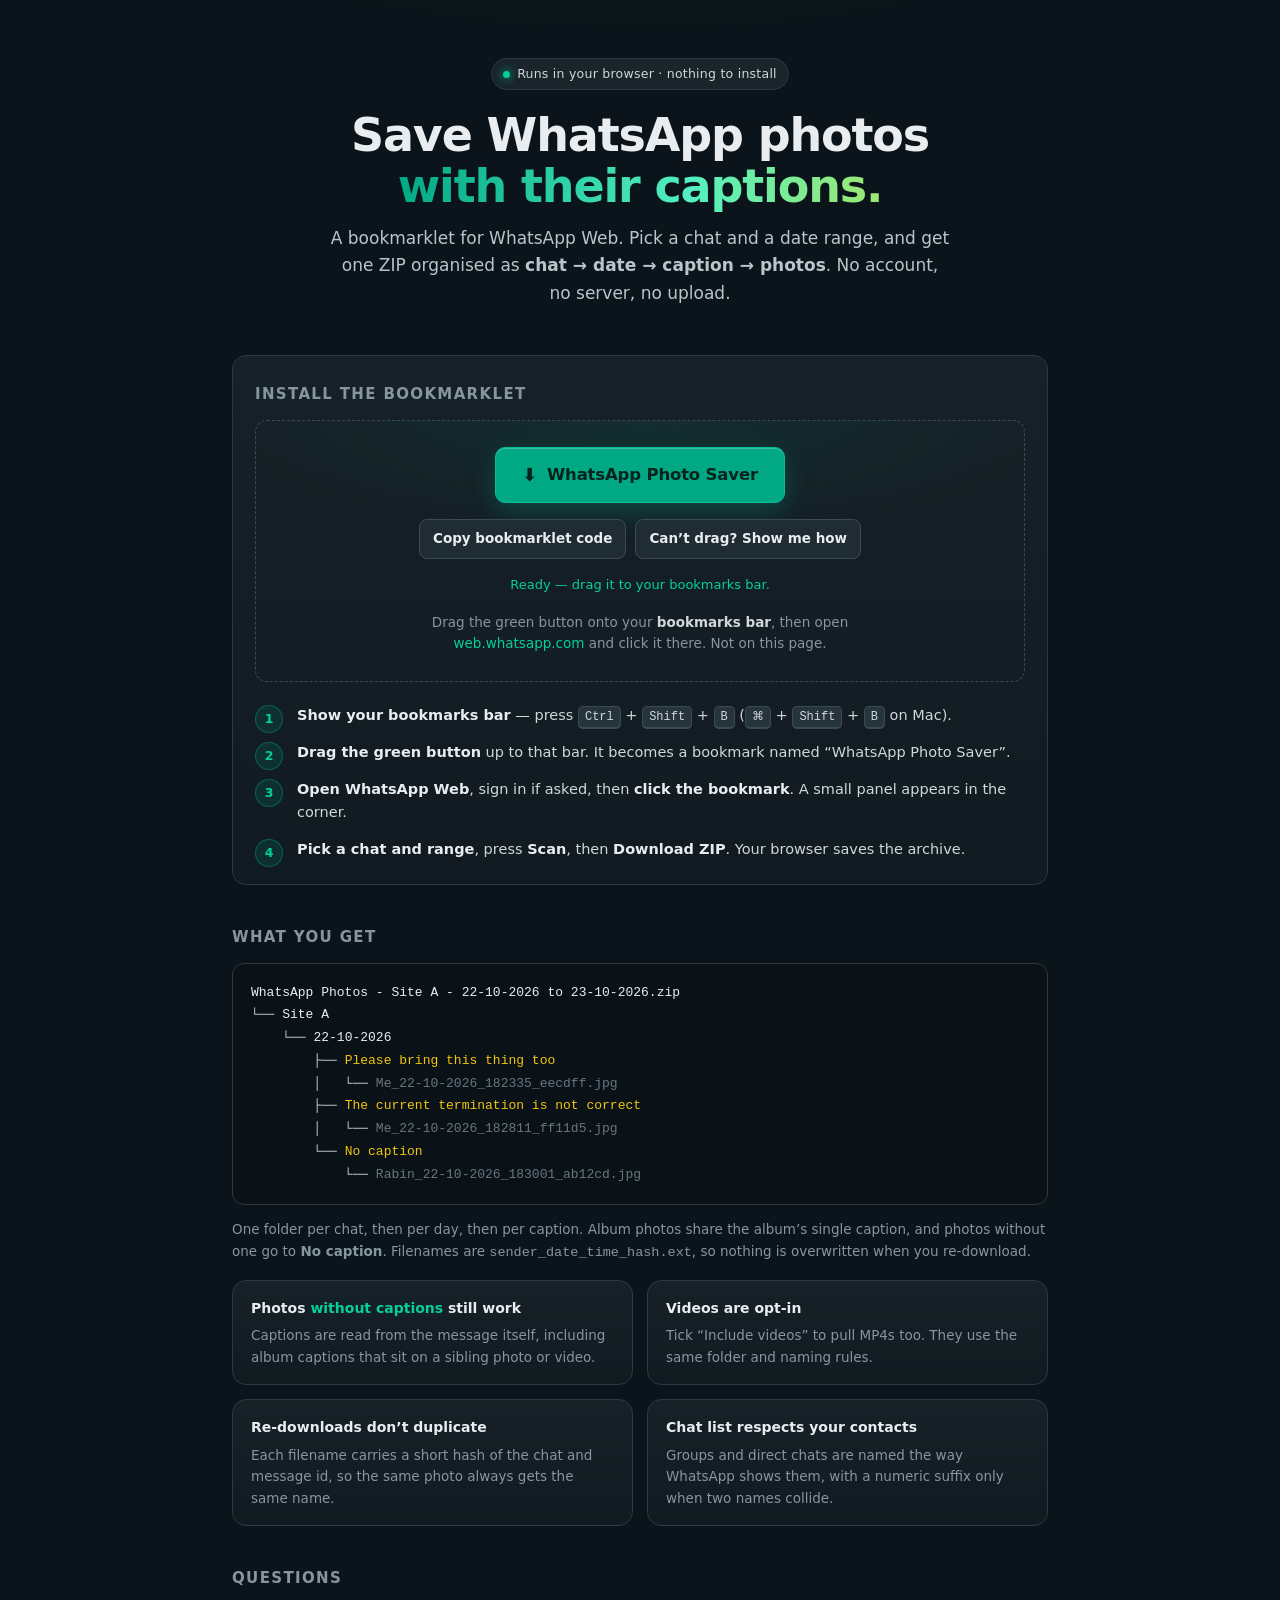
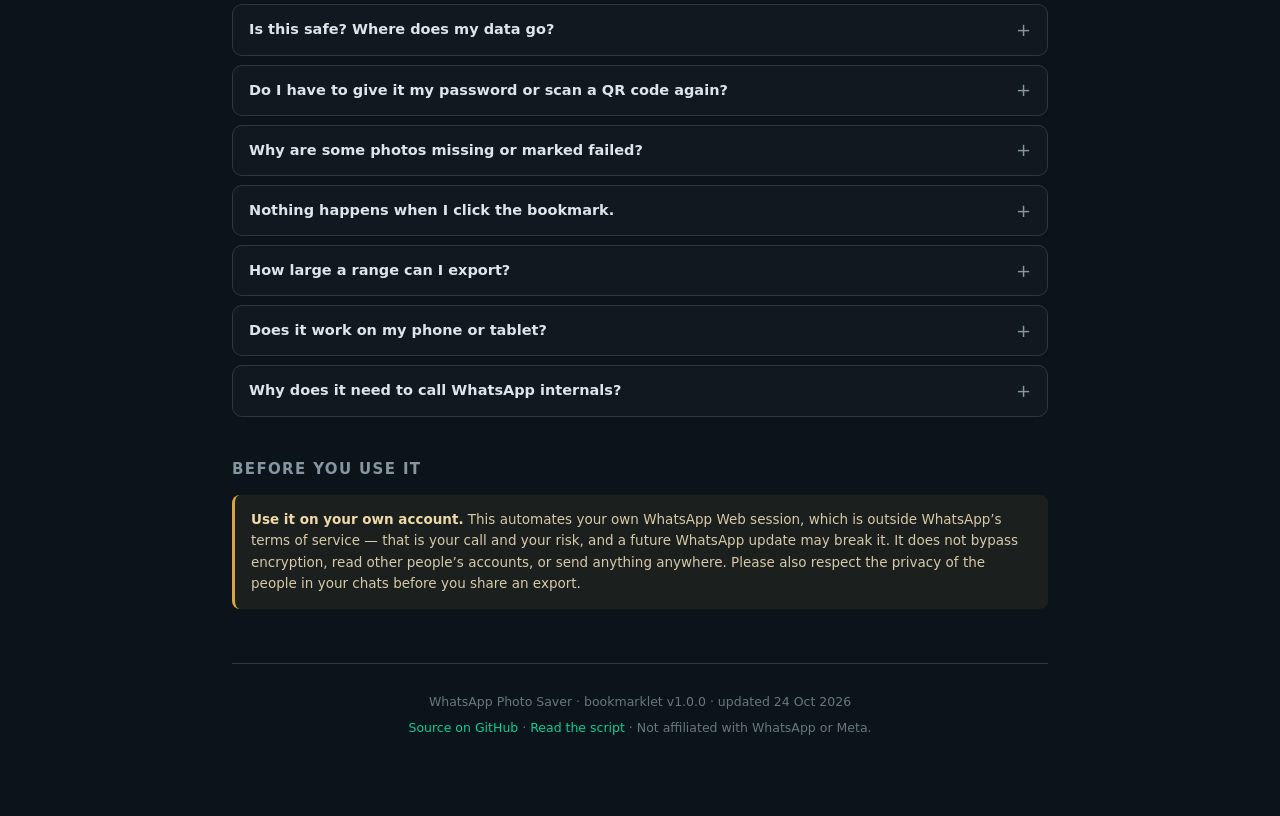
==== docs/index.html @ 09232737 "Add no-install bookmarklet and GitHub Pages site docs/index.html is the public install page (drag-to" ====
<!DOCTYPE html>
<html lang="en">
<head>
<meta charset="utf-8">
<meta name="viewport" content="width=device-width, initial-scale=1">
<meta name="color-scheme" content="dark">
<title>WhatsApp Photo Saver — save photos with captions, no install</title>
<meta name="description" content="A bookmarklet that downloads WhatsApp Web photos into chat / date / caption folders as one ZIP. Runs entirely in your browser, nothing to install.">
<link rel="icon" href="data:image/svg+xml,%3Csvg xmlns='http://www.w3.org/2000/svg' viewBox='0 0 100 100'%3E%3Crect width='100' height='100' rx='24' fill='%2300a884'/%3E%3Cpath d='M30 34h40v26a10 10 0 0 1-10 10H44L30 78V34z' fill='%230b141a'/%3E%3C/svg%3E">
<style>
  :root {
    --bg: #0b141a;
    --panel: #111b21;
    --panel-2: #202c33;
    --line: #2a3942;
    --text: #e9edef;
    --muted: #8696a0;
    --dim: #667781;
    --accent: #00a884;
    --accent-hi: #06cf9c;
    --warn: #f1aeb5;
    --radius: 14px;
    --mono: ui-monospace, SFMono-Regular, Consolas, "Liberation Mono", monospace;
  }
  * { box-sizing: border-box; }
  html { scroll-behavior: smooth; }
  body {
    margin: 0;
    background:
      radial-gradient(1100px 520px at 50% -12%, rgba(0,168,132,.16), transparent 62%),
      var(--bg);
    color: var(--text);
    font: 16px/1.6 system-ui, -apple-system, "Segoe UI", Roboto, Helvetica, Arial, sans-serif;
    -webkit-font-smoothing: antialiased;
  }
  .wrap { max-width: 860px; margin: 0 auto; padding: 0 22px 72px; }
  a { color: var(--accent-hi); text-decoration: none; }
  a:hover { text-decoration: underline; }
  code, pre { font-family: var(--mono); }

  header { padding: 58px 0 8px; text-align: center; }
  .badge {
    display: inline-flex; align-items: center; gap: 7px;
    border: 1px solid var(--line); background: rgba(32,44,51,.7);
    color: #d1d7db; font-size: 12.5px; letter-spacing: .02em;
    padding: 5px 11px; border-radius: 999px; margin-bottom: 20px;
  }
  .dot { width: 7px; height: 7px; border-radius: 50%; background: var(--accent-hi); box-shadow: 0 0 10px var(--accent-hi); }
  h1 {
    margin: 0 0 14px; font-size: clamp(30px, 6vw, 46px); line-height: 1.1;
    letter-spacing: -.025em; font-weight: 700;
  }
  h1 .g {
    background: linear-gradient(92deg, #00a884, #53f0c0 60%, #9fe870);
    -webkit-background-clip: text; background-clip: text; color: transparent;
  }
  .lede { margin: 0 auto; max-width: 620px; color: #b9c4cb; font-size: 17px; }

  section { margin-top: 40px; }
  h2 { font-size: 15px; letter-spacing: .09em; text-transform: uppercase; color: var(--muted); margin: 0 0 14px; font-weight: 600; }

  .card {
    background: linear-gradient(180deg, rgba(32,44,51,.55), rgba(17,27,33,.9));
    border: 1px solid var(--line); border-radius: var(--radius);
    padding: 22px;
  }

  /* install */
  .install { padding: 26px 22px 22px; }
  .bm-zone {
    display: grid; gap: 16px; justify-items: center;
    padding: 26px 16px; margin-bottom: 8px;
    border: 1px dashed #3b4a54; border-radius: 12px;
    background: radial-gradient(600px 160px at 50% 0%, rgba(0,168,132,.10), transparent 70%);
    text-align: center;
  }
  a.drag {
    display: inline-flex; align-items: center; gap: 10px;
    background: var(--accent); color: #07231d;
    font-weight: 700; font-size: 16.5px; letter-spacing: -.01em;
    padding: 14px 26px; border-radius: 10px; cursor: grab;
    border: 1px solid #00c298; text-decoration: none;
    box-shadow: 0 10px 26px rgba(0,168,132,.26), inset 0 1px 0 rgba(255,255,255,.24);
    transition: transform .12s ease, box-shadow .12s ease, background .12s ease;
    user-select: none; touch-action: none;
  }
  a.drag:hover { background: var(--accent-hi); text-decoration: none; transform: translateY(-1px); box-shadow: 0 14px 32px rgba(0,168,132,.34); }
  a.drag:active { cursor: grabbing; transform: translateY(0); }
  a.drag[aria-disabled="true"] { opacity: .45; pointer-events: none; cursor: progress; }
  a.drag:focus-visible, button:focus-visible, summary:focus-visible { outline: 2px solid #06cf9c; outline-offset: 3px; }
  .drag .ico { font-size: 18px; line-height: 1; }
  .drag-hint { color: var(--muted); font-size: 13.5px; max-width: 440px; }
  .drag-hint b { color: #d1d7db; font-weight: 600; }

  .copy-row { display: flex; gap: 9px; flex-wrap: wrap; justify-content: center; align-items: center; }
  button.ghost {
    font: inherit; font-size: 13.5px; font-weight: 600;
    color: var(--text); background: var(--panel-2);
    border: 1px solid #3b4a54; border-radius: 8px;
    padding: 8px 13px; cursor: pointer;
    transition: background .12s ease, border-color .12s ease;
  }
  button.ghost:hover { background: #2f3f48; border-color: #4a5c66; }
  .status { min-height: 20px; font-size: 13px; color: var(--muted); text-align: center; }
  .status.ok { color: var(--accent-hi); }
  .status.err { color: var(--warn); }

  ol.steps { margin: 22px 0 0; padding: 0; list-style: none; display: grid; gap: 14px; counter-reset: s; }
  ol.steps li { position: relative; padding-left: 42px; color: #cfd8dd; font-size: 14.5px; }
  ol.steps li::before {
    counter-increment: s; content: counter(s);
    position: absolute; left: 0; top: 1px;
    width: 26px; height: 26px; border-radius: 50%;
    display: grid; place-items: center;
    background: rgba(0,168,132,.14); border: 1px solid rgba(0,168,132,.42);
    color: var(--accent-hi); font-size: 12.5px; font-weight: 700;
  }
  ol.steps b { color: var(--text); }
  kbd {
    font: 12px/1 var(--mono); color: #d1d7db;
    background: #26343c; border: 1px solid #3b4a54; border-bottom-width: 2px;
    border-radius: 5px; padding: 3px 6px; white-space: nowrap;
  }

  /* tree */
  .tree {
    margin: 0; padding: 18px; overflow-x: auto;
    background: #0a1217; border: 1px solid var(--line); border-radius: 12px;
    color: #c7d3d9; font-size: 13px; line-height: 1.75;
  }
  .tree .f { color: #e9edef; }
  .tree .c { color: #f1c40f; }
  .tree .n { color: var(--dim); }
  .caption-note { margin: 14px 0 0; color: var(--muted); font-size: 13.5px; }

  /* faq */
  details {
    border: 1px solid var(--line); border-radius: 10px;
    background: rgba(17,27,33,.75); padding: 0 16px;
    margin-bottom: 9px;
  }
  details[open] { background: rgba(32,44,51,.6); }
  summary {
    cursor: pointer; list-style: none; padding: 13px 0;
    font-weight: 600; font-size: 14.5px; color: #dde5e9;
    display: flex; justify-content: space-between; gap: 12px; align-items: center;
  }
  summary::-webkit-details-marker { display: none; }
  summary::after { content: "+"; color: var(--muted); font-weight: 400; font-size: 18px; line-height: 1; }
  details[open] summary::after { content: "−"; }
  details p { margin: 0 0 14px; color: #b9c4cb; font-size: 14px; }
  details p:last-child { margin-bottom: 15px; }
  details code { color: #d8e2e7; background: #0a1217; border: 1px solid #26343c; border-radius: 5px; padding: 1px 5px; font-size: 12.5px; }

  .grid2 { display: grid; gap: 14px; grid-template-columns: 1fr 1fr; }
  @media (max-width: 640px) { .grid2 { grid-template-columns: 1fr; } }
  .mini { padding: 16px 18px; }
  .mini h3 { margin: 0 0 6px; font-size: 14px; color: #e9edef; }
  .mini p { margin: 0; font-size: 13.5px; color: var(--muted); }
  .mini .good { color: var(--accent-hi); }

  .warn {
    border-left: 3px solid #d9a441; background: rgba(217,164,65,.08);
    border-radius: 8px; padding: 14px 16px; color: #d8c9a8; font-size: 13.5px;
  }
  .warn b { color: #f0d9a8; }

  footer { margin-top: 54px; padding-top: 22px; border-top: 1px solid var(--line); color: var(--dim); font-size: 12.5px; text-align: center; }
  footer p { margin: 6px 0; }
  .toast {
    position: fixed; left: 50%; bottom: 26px; transform: translate(-50%, 16px);
    background: #202c33; border: 1px solid #3b4a54; color: var(--text);
    padding: 11px 16px; border-radius: 10px; font-size: 13.5px;
    box-shadow: 0 12px 34px rgba(0,0,0,.5);
    opacity: 0; pointer-events: none; transition: opacity .18s ease, transform .18s ease;
    max-width: min(92vw, 520px); text-align: center; z-index: 10;
  }
  .toast.show { opacity: 1; transform: translate(-50%, 0); }
  @media (prefers-reduced-motion: reduce) {
    * { transition: none !important; scroll-behavior: auto; }
  }
</style>
</head>
<body>
<div class="wrap">

  <header>
    <div class="badge"><span class="dot"></span> Runs in your browser · nothing to install</div>
    <h1>Save WhatsApp photos<br><span class="g">with their captions.</span></h1>
    <p class="lede">
      A bookmarklet for WhatsApp Web. Pick a chat and a date range, and get one ZIP
      organised as <b>chat → date → caption → photos</b>. No account, no server, no upload.
    </p>
  </header>

  <section class="card install" aria-labelledby="install-h">
    <h2 id="install-h">Install the bookmarklet</h2>

    <div class="bm-zone">
      <a id="dragBtn" class="drag" href="#" draggable="true" aria-disabled="true"
         aria-describedby="dragHint" title="Drag me to your bookmarks bar">
        <span class="ico" aria-hidden="true">⬇</span>
        <span>WhatsApp Photo Saver</span>
      </a>
      <div class="copy-row">
        <button class="ghost" id="copyBtn" type="button">Copy bookmarklet code</button>
        <button class="ghost" id="showBtn" type="button">Can’t drag? Show me how</button>
      </div>
      <div class="status" id="status" role="status" aria-live="polite">Loading the bookmarklet…</div>
      <div class="drag-hint" id="dragHint">
        Drag the green button onto your <b>bookmarks bar</b>, then open
        <a href="https://web.whatsapp.com" target="_blank" rel="noopener noreferrer">web.whatsapp.com</a>
        and click it there. Not on this page.
      </div>
    </div>

    <ol class="steps">
      <li><b>Show your bookmarks bar</b> — press <kbd>Ctrl</kbd> + <kbd>Shift</kbd> + <kbd>B</kbd> (<kbd>⌘</kbd> + <kbd>Shift</kbd> + <kbd>B</kbd> on Mac).</li>
      <li><b>Drag the green button</b> up to that bar. It becomes a bookmark named “WhatsApp Photo Saver”.</li>
      <li><b>Open WhatsApp Web</b>, sign in if asked, then <b>click the bookmark</b>. A small panel appears in the corner.</li>
      <li><b>Pick a chat and range</b>, press <b>Scan</b>, then <b>Download ZIP</b>. Your browser saves the archive.</li>
    </ol>
  </section>

  <section aria-labelledby="what-h">
    <h2 id="what-h">What you get</h2>
    <pre class="tree"><span class="f">WhatsApp Photos - Site A - 22-10-2026 to 23-10-2026.zip</span>
└── <span class="f">Site A</span>
    └── <span class="f">22-10-2026</span>
        ├── <span class="c">Please bring this thing too</span>
        │   └── <span class="n">Me_22-10-2026_182335_eecdff.jpg</span>
        ├── <span class="c">The current termination is not correct</span>
        │   └── <span class="n">Me_22-10-2026_182811_ff11d5.jpg</span>
        └── <span class="c">No caption</span>
            └── <span class="n">Rabin_22-10-2026_183001_ab12cd.jpg</span></pre>
    <p class="caption-note">
      One folder per chat, then per day, then per caption. Album photos share the album’s single
      caption, and photos without one go to <b>No caption</b>. Filenames are
      <code>sender_date_time_hash.ext</code>, so nothing is overwritten when you re-download.
    </p>

    <div class="grid2" style="margin-top:16px">
      <div class="card mini">
        <h3>Photos <span class="good">without captions</span> still work</h3>
        <p>Captions are read from the message itself, including album captions that sit on a sibling photo or video.</p>
      </div>
      <div class="card mini">
        <h3>Videos are opt-in</h3>
        <p>Tick “Include videos” to pull MP4s too. They use the same folder and naming rules.</p>
      </div>
      <div class="card mini">
        <h3>Re-downloads don’t duplicate</h3>
        <p>Each filename carries a short hash of the chat and message id, so the same photo always gets the same name.</p>
      </div>
      <div class="card mini">
        <h3>Chat list respects your contacts</h3>
        <p>Groups and direct chats are named the way WhatsApp shows them, with a numeric suffix only when two names collide.</p>
      </div>
    </div>
  </section>

  <section aria-labelledby="faq-h">
    <h2 id="faq-h">Questions</h2>

    <details>
      <summary>Is this safe? Where does my data go?</summary>
      <p>
        Nowhere. The bookmarklet is a plain script that runs inside the WhatsApp Web tab you already have open.
        It reads WhatsApp’s own local storage in your browser, downloads each photo straight from WhatsApp’s CDN,
        decrypts it in memory, and builds the ZIP locally. There is no server, no account, no analytics, and no
        upload. This page is static files only.
      </p>
    </details>

    <details>
      <summary>Do I have to give it my password or scan a QR code again?</summary>
      <p>
        No. It uses the session your browser already has. If WhatsApp Web is logged in, the bookmarklet is too.
        It never sees your password and never creates a linked device.
      </p>
    </details>

    <details>
      <summary>Why are some photos missing or marked failed?</summary>
      <p>
        WhatsApp Web only keeps a limited slice of history on your device, and old media expires on WhatsApp’s
        servers. Anything already expired returns HTTP 404/410 and cannot be recovered by any tool. The panel lists
        those failures and still gives you a ZIP with everything that worked.
      </p>
    </details>

    <details>
      <summary>Nothing happens when I click the bookmark.</summary>
      <p>
        Make sure you are on <b>web.whatsapp.com</b> with the chat list visible, not on this page. Then click the
        bookmark again. If you use Firefox, paste the code into a bookmark’s URL field instead of dragging —
        Chrome, Edge, and Brave handle dragging best.
      </p>
    </details>

    <details>
      <summary>How large a range can I export?</summary>
      <p>
        The ZIP is assembled in memory, so a few hundred photos is comfortable. For very large exports, run the
        download once per month, or use the local Python version from the repository, which writes straight to disk
        and skips files you already have.
      </p>
    </details>

    <details>
      <summary>Does it work on my phone or tablet?</summary>
      <p>
        No. Mobile browsers do not support bookmarklets on WhatsApp Web, and WhatsApp Web itself is a desktop
        experience. Use a desktop browser.
      </p>
    </details>

    <details>
      <summary>Why does it need to call WhatsApp internals?</summary>
      <p>
        WhatsApp stores captions in an encrypted field that is only readable through the page’s own message models.
        The bookmarklet asks those already-loaded models for the caption text. If a future WhatsApp update changes
        that, captions fall back to <b>No caption</b> and the photos still download normally.
      </p>
    </details>
  </section>

  <section aria-labelledby="limits-h">
    <h2 id="limits-h">Before you use it</h2>
    <div class="warn">
      <b>Use it on your own account.</b> This automates your own WhatsApp Web session, which is outside WhatsApp’s
      terms of service — that is your call and your risk, and a future WhatsApp update may break it. It does not
      bypass encryption, read other people’s accounts, or send anything anywhere. Please also respect the privacy of
      the people in your chats before you share an export.
    </div>
  </section>

  <footer>
    <p>WhatsApp Photo Saver · bookmarklet v1.0.0 · updated 24 Oct 2026</p>
    <p>
      <a href="https://github.com/tholsothea5-lang/WhatsAppPhotoSaverForDevilProject" target="_blank" rel="noopener noreferrer">Source on GitHub</a>
      · <a href="https://github.com/tholsothea5-lang/WhatsAppPhotoSaverForDevilProject/blob/main/docs/wps-bookmarklet.js" target="_blank" rel="noopener noreferrer">Read the script</a>
      · Not affiliated with WhatsApp or Meta.
    </p>
  </footer>
</div>

<div class="toast" id="toast" role="status" aria-live="polite"></div>

<script>
(function () {
  var dragBtn = document.getElementById('dragBtn');
  var copyBtn = document.getElementById('copyBtn');
  var showBtn = document.getElementById('showBtn');
  var statusEl = document.getElementById('status');
  var toastEl = document.getElementById('toast');
  var ready = false;
  var toastTimer = 0;

  function toast(msg) {
    toastEl.textContent = msg;
    toastEl.classList.add('show');
    clearTimeout(toastTimer);
    toastTimer = setTimeout(function () { toastEl.classList.remove('show'); }, 4200);
  }

  function setStatus(msg, kind) {
    statusEl.textContent = msg;
    statusEl.className = 'status' + (kind ? ' ' + kind : '');
  }

  fetch('wps-bookmarklet.js', { cache: 'no-cache' })
    .then(function (r) {
      if (!r.ok) throw new Error('HTTP ' + r.status);
      return r.text();
    })
    .then(function (src) {
      if (src.indexOf('void async function') !== 0) throw new Error('unexpected script contents');
      dragBtn.href = 'javascript:' + encodeURIComponent(src);
      dragBtn.setAttribute('aria-disabled', 'false');
      dragBtn.removeAttribute('title');
      ready = true;
      setStatus('Ready — drag it to your bookmarks bar.', 'ok');
    })
    .catch(function (err) {
      setStatus('Could not load the script (' + err.message + '). Use “Copy bookmarklet code” below, ' +
        'or open wps-bookmarklet.js from the repository.', 'err');
    });

  dragBtn.addEventListener('click', function (e) {
    if (!ready) { e.preventDefault(); return; }
    e.preventDefault();
    toast('That is the bookmarklet. Drag it to your bookmarks bar, then click it on web.whatsapp.com.');
  });

  copyBtn.addEventListener('click', function () {
    if (!ready) { toast('Still loading the bookmarklet…'); return; }
    var href = dragBtn.getAttribute('href');
    var done = function () {
      toast('Copied. Create a bookmark and paste this as its URL.');
      setStatus('Copied — paste it into a new bookmark’s URL field.', 'ok');
    };
    if (navigator.clipboard && navigator.clipboard.writeText) {
      navigator.clipboard.writeText(href).then(done).catch(function () { fallbackCopy(href, done); });
    } else {
      fallbackCopy(href, done);
    }
  });

  function fallbackCopy(text, done) {
    var ta = document.createElement('textarea');
    ta.value = text;
    ta.setAttribute('readonly', '');
    ta.style.position = 'fixed';
    ta.style.left = '-9999px';
    document.body.appendChild(ta);
    ta.select();
    var ok = false;
    try { ok = document.execCommand('copy'); } catch (e) { ok = false; }
    ta.remove();
    if (ok) done();
    else toast('Copy failed. Open wps-bookmarklet.js and copy its contents manually.');
  }

  showBtn.addEventListener('click', function () {
    toast('Bookmark manager → Add new bookmark → Name: WhatsApp Photo Saver → paste the copied code as the URL.');
  });
}());
</script>
</body>
</html>
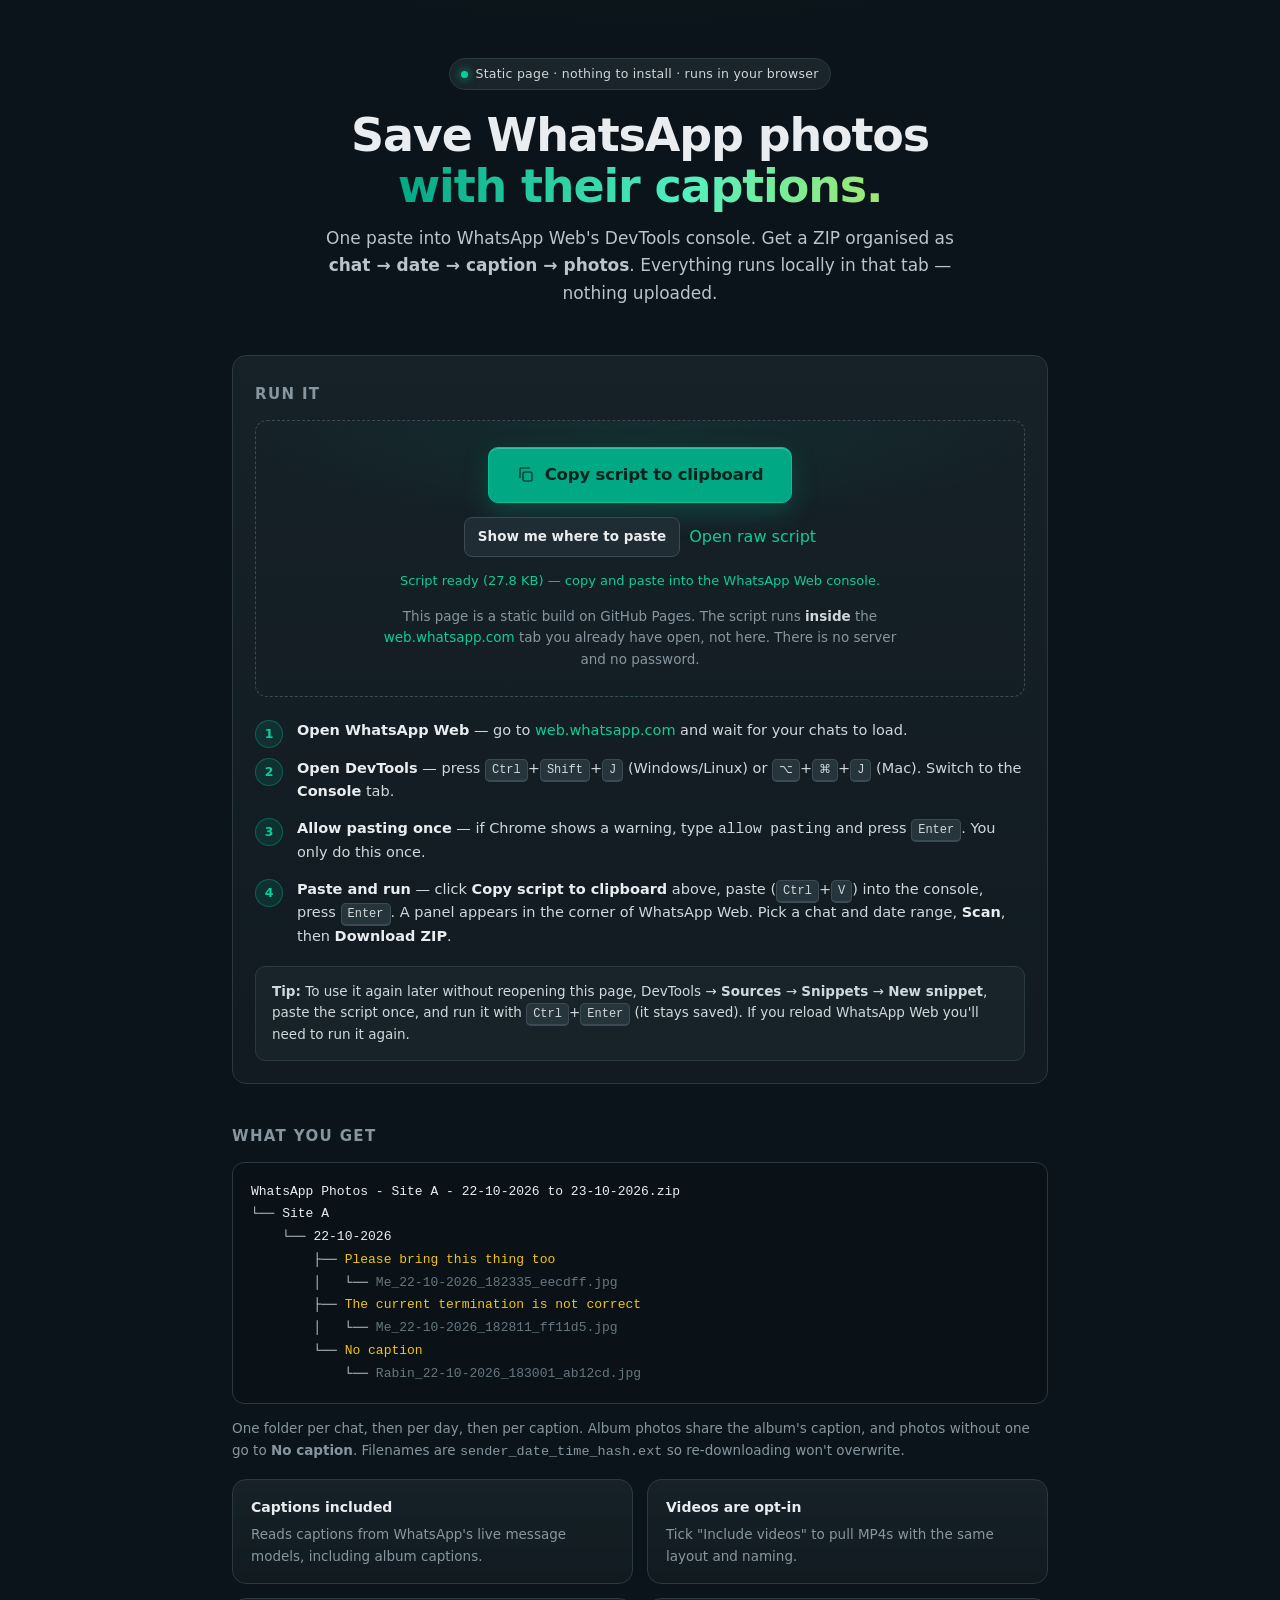
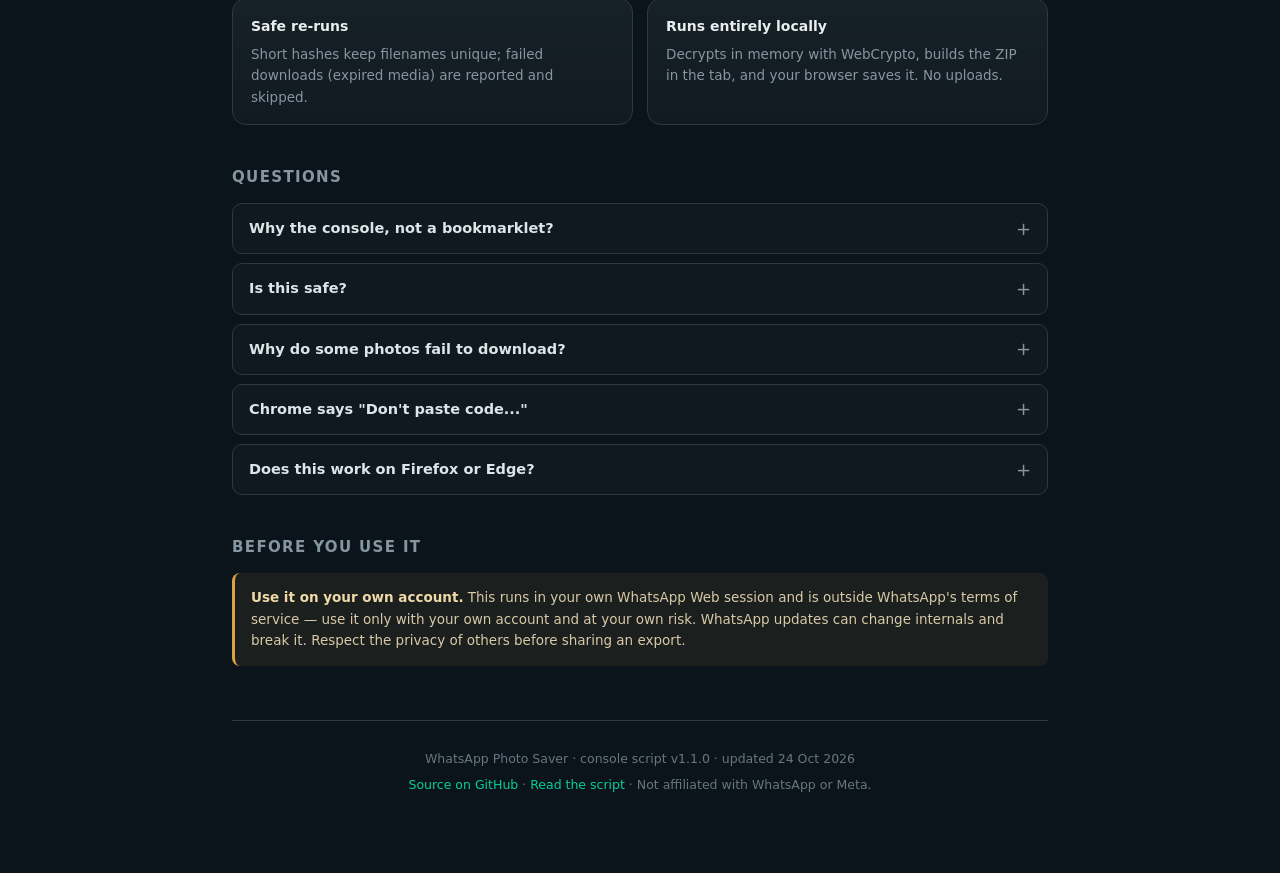
==== commit 28d8e313: "Switch to DevTools console method (bookmarklets blocked by WhatsApp CSP) Replace bookmarklet flow wi" ====
--- a/docs/index.html
+++ b/docs/index.html
@@ -4,8 +4,8 @@
 <meta charset="utf-8">
 <meta name="viewport" content="width=device-width, initial-scale=1">
 <meta name="color-scheme" content="dark">
-<title>WhatsApp Photo Saver — save photos with captions, no install</title>
-<meta name="description" content="A bookmarklet that downloads WhatsApp Web photos into chat / date / caption folders as one ZIP. Runs entirely in your browser, nothing to install.">
+<title>WhatsApp Photo Saver — paste in DevTools, no install</title>
+<meta name="description" content="A single script that runs in WhatsApp Web's DevTools console and saves photos into chat/date/caption folders as one ZIP. Static GitHub Pages page, nothing to install.">
 <link rel="icon" href="data:image/svg+xml,%3Csvg xmlns='http://www.w3.org/2000/svg' viewBox='0 0 100 100'%3E%3Crect width='100' height='100' rx='24' fill='%2300a884'/%3E%3Cpath d='M30 34h40v26a10 10 0 0 1-10 10H44L30 78V34z' fill='%230b141a'/%3E%3C/svg%3E">
 <style>
   :root {
@@ -54,10 +54,11 @@
     background: linear-gradient(92deg, #00a884, #53f0c0 60%, #9fe870);
     -webkit-background-clip: text; background-clip: text; color: transparent;
   }
-  .lede { margin: 0 auto; max-width: 620px; color: #b9c4cb; font-size: 17px; }
+  .lede { margin: 0 auto; max-width: 640px; color: #b9c4cb; font-size: 17px; }
 
   section { margin-top: 40px; }
   h2 { font-size: 15px; letter-spacing: .09em; text-transform: uppercase; color: var(--muted); margin: 0 0 14px; font-weight: 600; }
+  h3 { margin: 0 0 8px; font-size: 16px; color: #e9edef; }
 
   .card {
     background: linear-gradient(180deg, rgba(32,44,51,.55), rgba(17,27,33,.9));
@@ -65,34 +66,25 @@
     padding: 22px;
   }
 
-  /* install */
-  .install { padding: 26px 22px 22px; }
-  .bm-zone {
-    display: grid; gap: 16px; justify-items: center;
-    padding: 26px 16px; margin-bottom: 8px;
+  /* console */ .console { padding: 26px 22px 22px; }
+  .zone {
+    display: grid; gap: 14px; justify-items: center;
+    padding: 26px 16px; margin-bottom: 10px;
     border: 1px dashed #3b4a54; border-radius: 12px;
     background: radial-gradient(600px 160px at 50% 0%, rgba(0,168,132,.10), transparent 70%);
     text-align: center;
   }
-  a.drag {
+  button.primary {
     display: inline-flex; align-items: center; gap: 10px;
+    font: inherit; font-weight: 700; font-size: 16.5px; letter-spacing: -.01em;
     background: var(--accent); color: #07231d;
-    font-weight: 700; font-size: 16.5px; letter-spacing: -.01em;
-    padding: 14px 26px; border-radius: 10px; cursor: grab;
-    border: 1px solid #00c298; text-decoration: none;
+    padding: 14px 28px; border-radius: 10px; border: 1px solid #00c298; cursor: pointer;
     box-shadow: 0 10px 26px rgba(0,168,132,.26), inset 0 1px 0 rgba(255,255,255,.24);
     transition: transform .12s ease, box-shadow .12s ease, background .12s ease;
-    user-select: none; touch-action: none;
-  }
-  a.drag:hover { background: var(--accent-hi); text-decoration: none; transform: translateY(-1px); box-shadow: 0 14px 32px rgba(0,168,132,.34); }
-  a.drag:active { cursor: grabbing; transform: translateY(0); }
-  a.drag[aria-disabled="true"] { opacity: .45; pointer-events: none; cursor: progress; }
-  a.drag:focus-visible, button:focus-visible, summary:focus-visible { outline: 2px solid #06cf9c; outline-offset: 3px; }
-  .drag .ico { font-size: 18px; line-height: 1; }
-  .drag-hint { color: var(--muted); font-size: 13.5px; max-width: 440px; }
-  .drag-hint b { color: #d1d7db; font-weight: 600; }
-
-  .copy-row { display: flex; gap: 9px; flex-wrap: wrap; justify-content: center; align-items: center; }
+  }
+  button.primary:hover { background: var(--accent-hi); transform: translateY(-1px); box-shadow: 0 14px 32px rgba(0,168,132,.34); }
+  button.primary:active { transform: translateY(0); }
+  button.primary[disabled] { opacity: .45; pointer-events: none; cursor: progress; }
   button.ghost {
     font: inherit; font-size: 13.5px; font-weight: 600;
     color: var(--text); background: var(--panel-2);
@@ -101,6 +93,9 @@
     transition: background .12s ease, border-color .12s ease;
   }
   button.ghost:hover { background: #2f3f48; border-color: #4a5c66; }
+  .row { display: flex; gap: 9px; flex-wrap: wrap; justify-content: center; align-items: center; }
+  .hint { color: var(--muted); font-size: 13.5px; max-width: 520px; }
+  .hint b { color: #d1d7db; font-weight: 600; }
   .status { min-height: 20px; font-size: 13px; color: var(--muted); text-align: center; }
   .status.ok { color: var(--accent-hi); }
   .status.err { color: var(--warn); }
@@ -122,7 +117,12 @@
     border-radius: 5px; padding: 3px 6px; white-space: nowrap;
   }
 
-  /* tree */
+  .note {
+    margin-top: 18px; padding: 14px 16px;
+    border: 1px solid var(--line); border-radius: 10px;
+    background: rgba(32,44,51,.5); color: #cfd8dd; font-size: 13.5px;
+  }
+
   .tree {
     margin: 0; padding: 18px; overflow-x: auto;
     background: #0a1217; border: 1px solid var(--line); border-radius: 12px;
@@ -133,11 +133,9 @@
   .tree .n { color: var(--dim); }
   .caption-note { margin: 14px 0 0; color: var(--muted); font-size: 13.5px; }
 
-  /* faq */
   details {
     border: 1px solid var(--line); border-radius: 10px;
-    background: rgba(17,27,33,.75); padding: 0 16px;
-    margin-bottom: 9px;
+    background: rgba(17,27,33,.75); padding: 0 16px; margin-bottom: 9px;
   }
   details[open] { background: rgba(32,44,51,.6); }
   summary {
@@ -167,59 +165,67 @@
 
   footer { margin-top: 54px; padding-top: 22px; border-top: 1px solid var(--line); color: var(--dim); font-size: 12.5px; text-align: center; }
   footer p { margin: 6px 0; }
+
   .toast {
     position: fixed; left: 50%; bottom: 26px; transform: translate(-50%, 16px);
     background: #202c33; border: 1px solid #3b4a54; color: var(--text);
     padding: 11px 16px; border-radius: 10px; font-size: 13.5px;
     box-shadow: 0 12px 34px rgba(0,0,0,.5);
     opacity: 0; pointer-events: none; transition: opacity .18s ease, transform .18s ease;
-    max-width: min(92vw, 520px); text-align: center; z-index: 10;
+    max-width: min(92vw, 560px); text-align: center; z-index: 10; white-space: nowrap;
   }
   .toast.show { opacity: 1; transform: translate(-50%, 0); }
-  @media (prefers-reduced-motion: reduce) {
-    * { transition: none !important; scroll-behavior: auto; }
-  }
+  @media (max-width: 520px) { .toast { white-space: normal; } }
+  @media (prefers-reduced-motion: reduce) { * { transition: none !important; scroll-behavior: auto; } }
 </style>
 </head>
 <body>
 <div class="wrap">
 
   <header>
-    <div class="badge"><span class="dot"></span> Runs in your browser · nothing to install</div>
+    <div class="badge"><span class="dot"></span> Static page · nothing to install · runs in your browser</div>
     <h1>Save WhatsApp photos<br><span class="g">with their captions.</span></h1>
     <p class="lede">
-      A bookmarklet for WhatsApp Web. Pick a chat and a date range, and get one ZIP
-      organised as <b>chat → date → caption → photos</b>. No account, no server, no upload.
+      One paste into WhatsApp Web's DevTools console. Get a ZIP organised as
+      <b>chat → date → caption → photos</b>. Everything runs locally in that tab — nothing uploaded.
     </p>
   </header>
 
-  <section class="card install" aria-labelledby="install-h">
-    <h2 id="install-h">Install the bookmarklet</h2>
-
-    <div class="bm-zone">
-      <a id="dragBtn" class="drag" href="#" draggable="true" aria-disabled="true"
-         aria-describedby="dragHint" title="Drag me to your bookmarks bar">
-        <span class="ico" aria-hidden="true">⬇</span>
-        <span>WhatsApp Photo Saver</span>
-      </a>
-      <div class="copy-row">
-        <button class="ghost" id="copyBtn" type="button">Copy bookmarklet code</button>
-        <button class="ghost" id="showBtn" type="button">Can’t drag? Show me how</button>
-      </div>
-      <div class="status" id="status" role="status" aria-live="polite">Loading the bookmarklet…</div>
-      <div class="drag-hint" id="dragHint">
-        Drag the green button onto your <b>bookmarks bar</b>, then open
-        <a href="https://web.whatsapp.com" target="_blank" rel="noopener noreferrer">web.whatsapp.com</a>
-        and click it there. Not on this page.
+  <section class="card console" aria-labelledby="run-h">
+    <h2 id="run-h">Run it</h2>
+
+    <div class="zone">
+      <button class="primary" id="copyBtn" type="button">
+        <svg width="18" height="18" viewBox="0 0 18 18" fill="none" aria-hidden="true">
+          <rect x="6" y="6" width="9" height="9" rx="1.6" stroke="currentColor" stroke-width="1.2"/>
+          <path d="M3 12V3a1 1 0 0 1 1-1h9" stroke="currentColor" stroke-width="1.2"/>
+        </svg>
+        Copy script to clipboard
+      </button>
+      <div class="row">
+        <button class="ghost" id="showBtn" type="button">Show me where to paste</button>
+        <a class="ghost" id="rawLink" href="wps-script.js" target="_blank" rel="noopener noreferrer">Open raw script</a>
+      </div>
+      <div class="status" id="status" role="status" aria-live="polite">Loading the script…</div>
+      <div class="hint">
+        This page is a static build on GitHub Pages. The script runs <b>inside</b> the
+        <a href="https://web.whatsapp.com" target="_blank" rel="noopener noreferrer">web.whatsapp.com</a> tab you already have open,
+        not here. There is no server and no password.
       </div>
     </div>
 
     <ol class="steps">
-      <li><b>Show your bookmarks bar</b> — press <kbd>Ctrl</kbd> + <kbd>Shift</kbd> + <kbd>B</kbd> (<kbd>⌘</kbd> + <kbd>Shift</kbd> + <kbd>B</kbd> on Mac).</li>
-      <li><b>Drag the green button</b> up to that bar. It becomes a bookmark named “WhatsApp Photo Saver”.</li>
-      <li><b>Open WhatsApp Web</b>, sign in if asked, then <b>click the bookmark</b>. A small panel appears in the corner.</li>
-      <li><b>Pick a chat and range</b>, press <b>Scan</b>, then <b>Download ZIP</b>. Your browser saves the archive.</li>
+      <li><b>Open WhatsApp Web</b> — go to <a href="https://web.whatsapp.com" target="_blank" rel="noopener noreferrer">web.whatsapp.com</a> and wait for your chats to load.</li>
+      <li><b>Open DevTools</b> — press <kbd>Ctrl</kbd>+<kbd>Shift</kbd>+<kbd>J</kbd> (Windows/Linux) or <kbd>⌥</kbd>+<kbd>⌘</kbd>+<kbd>J</kbd> (Mac). Switch to the <b>Console</b> tab.</li>
+      <li><b>Allow pasting once</b> — if Chrome shows a warning, type <code>allow pasting</code> and press <kbd>Enter</kbd>. You only do this once.</li>
+      <li><b>Paste and run</b> — click <b>Copy script to clipboard</b> above, paste (<kbd>Ctrl</kbd>+<kbd>V</kbd>) into the console, press <kbd>Enter</kbd>. A panel appears in the corner of WhatsApp Web. Pick a chat and date range, <b>Scan</b>, then <b>Download ZIP</b>.</li>
     </ol>
+
+    <div class="note">
+      <b>Tip:</b> To use it again later without reopening this page, DevTools → <b>Sources</b> → <b>Snippets</b> →
+      <b>New snippet</b>, paste the script once, and run it with <kbd>Ctrl</kbd>+<kbd>Enter</kbd> (it stays saved).
+      If you reload WhatsApp Web you'll need to run it again.
+    </div>
   </section>
 
   <section aria-labelledby="what-h">
@@ -234,27 +240,27 @@
         └── <span class="c">No caption</span>
             └── <span class="n">Rabin_22-10-2026_183001_ab12cd.jpg</span></pre>
     <p class="caption-note">
-      One folder per chat, then per day, then per caption. Album photos share the album’s single
-      caption, and photos without one go to <b>No caption</b>. Filenames are
-      <code>sender_date_time_hash.ext</code>, so nothing is overwritten when you re-download.
+      One folder per chat, then per day, then per caption. Album photos share the album's caption, and photos
+      without one go to <b>No caption</b>. Filenames are <code>sender_date_time_hash.ext</code> so re-downloading
+      won't overwrite.
     </p>
 
     <div class="grid2" style="margin-top:16px">
       <div class="card mini">
-        <h3>Photos <span class="good">without captions</span> still work</h3>
-        <p>Captions are read from the message itself, including album captions that sit on a sibling photo or video.</p>
+        <h3>Captions included</h3>
+        <p>Reads captions from WhatsApp's live message models, including album captions.</p>
       </div>
       <div class="card mini">
         <h3>Videos are opt-in</h3>
-        <p>Tick “Include videos” to pull MP4s too. They use the same folder and naming rules.</p>
+        <p>Tick "Include videos" to pull MP4s with the same layout and naming.</p>
       </div>
       <div class="card mini">
-        <h3>Re-downloads don’t duplicate</h3>
-        <p>Each filename carries a short hash of the chat and message id, so the same photo always gets the same name.</p>
+        <h3>Safe re-runs</h3>
+        <p>Short hashes keep filenames unique; failed downloads (expired media) are reported and skipped.</p>
       </div>
       <div class="card mini">
-        <h3>Chat list respects your contacts</h3>
-        <p>Groups and direct chats are named the way WhatsApp shows them, with a numeric suffix only when two names collide.</p>
+        <h3>Runs entirely locally</h3>
+        <p>Decrypts in memory with WebCrypto, builds the ZIP in the tab, and your browser saves it. No uploads.</p>
       </div>
     </div>
   </section>
@@ -263,64 +269,46 @@
     <h2 id="faq-h">Questions</h2>
 
     <details>
-      <summary>Is this safe? Where does my data go?</summary>
+      <summary>Why the console, not a bookmarklet?</summary>
       <p>
-        Nowhere. The bookmarklet is a plain script that runs inside the WhatsApp Web tab you already have open.
-        It reads WhatsApp’s own local storage in your browser, downloads each photo straight from WhatsApp’s CDN,
-        decrypts it in memory, and builds the ZIP locally. There is no server, no account, no analytics, and no
-        upload. This page is static files only.
+        WhatsApp Web uses a strict Content Security Policy that blocks <code>javascript:</code> bookmarklets. The
+        browser's DevTools console is exempt from that CSP, so pasting the script there is the standard, zero-install
+        workaround. The code is identical to what was tested against real WhatsApp Web.
       </p>
     </details>
 
     <details>
-      <summary>Do I have to give it my password or scan a QR code again?</summary>
+      <summary>Is this safe?</summary>
       <p>
-        No. It uses the session your browser already has. If WhatsApp Web is logged in, the bookmarklet is too.
-        It never sees your password and never creates a linked device.
+        Nothing leaves the browser. The script reads WhatsApp's own local storage and CDN, decrypts media in memory,
+        and creates a ZIP download. There is no network call to a third-party server. You are only running code
+        you copied from this page on <em>your own</em> WhatsApp Web session.
       </p>
     </details>
 
     <details>
-      <summary>Why are some photos missing or marked failed?</summary>
+      <summary>Why do some photos fail to download?</summary>
       <p>
-        WhatsApp Web only keeps a limited slice of history on your device, and old media expires on WhatsApp’s
-        servers. Anything already expired returns HTTP 404/410 and cannot be recovered by any tool. The panel lists
-        those failures and still gives you a ZIP with everything that worked.
+        WhatsApp Web only has media cached that it has loaded on this device, and older media expires from
+        WhatsApp's servers (HTTP 404/410). Those are reported as failures and the ZIP still contains everything
+        that downloaded successfully.
       </p>
     </details>
 
     <details>
-      <summary>Nothing happens when I click the bookmark.</summary>
+      <summary>Chrome says "Don't paste code..."</summary>
       <p>
-        Make sure you are on <b>web.whatsapp.com</b> with the chat list visible, not on this page. Then click the
-        bookmark again. If you use Firefox, paste the code into a bookmark’s URL field instead of dragging —
-        Chrome, Edge, and Brave handle dragging best.
+        That's Chrome's built-in self-XSS protection. If you copied the script from this page and understand what
+        it does, type <code>allow pasting</code> into the console and press Enter. After that you can paste normally
+        for this profile.
       </p>
     </details>
 
     <details>
-      <summary>How large a range can I export?</summary>
+      <summary>Does this work on Firefox or Edge?</summary>
       <p>
-        The ZIP is assembled in memory, so a few hundred photos is comfortable. For very large exports, run the
-        download once per month, or use the local Python version from the repository, which writes straight to disk
-        and skips files you already have.
-      </p>
-    </details>
-
-    <details>
-      <summary>Does it work on my phone or tablet?</summary>
-      <p>
-        No. Mobile browsers do not support bookmarklets on WhatsApp Web, and WhatsApp Web itself is a desktop
-        experience. Use a desktop browser.
-      </p>
-    </details>
-
-    <details>
-      <summary>Why does it need to call WhatsApp internals?</summary>
-      <p>
-        WhatsApp stores captions in an encrypted field that is only readable through the page’s own message models.
-        The bookmarklet asks those already-loaded models for the caption text. If a future WhatsApp update changes
-        that, captions fall back to <b>No caption</b> and the photos still download normally.
+        It has been tested in Chromium-based browsers (Chrome, Edge). Firefox's console works in a similar way, but
+        some APIs can differ. If something breaks on Firefox, use Chrome/Edge for best results.
       </p>
     </details>
   </section>
@@ -328,18 +316,17 @@
   <section aria-labelledby="limits-h">
     <h2 id="limits-h">Before you use it</h2>
     <div class="warn">
-      <b>Use it on your own account.</b> This automates your own WhatsApp Web session, which is outside WhatsApp’s
-      terms of service — that is your call and your risk, and a future WhatsApp update may break it. It does not
-      bypass encryption, read other people’s accounts, or send anything anywhere. Please also respect the privacy of
-      the people in your chats before you share an export.
+      <b>Use it on your own account.</b> This runs in your own WhatsApp Web session and is outside WhatsApp's terms
+      of service — use it only with your own account and at your own risk. WhatsApp updates can change internals
+      and break it. Respect the privacy of others before sharing an export.
     </div>
   </section>
 
   <footer>
-    <p>WhatsApp Photo Saver · bookmarklet v1.0.0 · updated 24 Oct 2026</p>
+    <p>WhatsApp Photo Saver · console script v1.1.0 · updated 24 Oct 2026</p>
     <p>
       <a href="https://github.com/tholsothea5-lang/WhatsAppPhotoSaverForDevilProject" target="_blank" rel="noopener noreferrer">Source on GitHub</a>
-      · <a href="https://github.com/tholsothea5-lang/WhatsAppPhotoSaverForDevilProject/blob/main/docs/wps-bookmarklet.js" target="_blank" rel="noopener noreferrer">Read the script</a>
+      · <a href="https://github.com/tholsothea5-lang/WhatsAppPhotoSaverForDevilProject/blob/main/docs/wps-script.js" target="_blank" rel="noopener noreferrer">Read the script</a>
       · Not affiliated with WhatsApp or Meta.
     </p>
   </footer>
@@ -349,19 +336,17 @@
 
 <script>
 (function () {
-  var dragBtn = document.getElementById('dragBtn');
   var copyBtn = document.getElementById('copyBtn');
   var showBtn = document.getElementById('showBtn');
   var statusEl = document.getElementById('status');
   var toastEl = document.getElementById('toast');
-  var ready = false;
-  var toastTimer = 0;
+  var raw = '';
 
   function toast(msg) {
     toastEl.textContent = msg;
     toastEl.classList.add('show');
-    clearTimeout(toastTimer);
-    toastTimer = setTimeout(function () { toastEl.classList.remove('show'); }, 4200);
+    clearTimeout(toastEl._t);
+    toastEl._t = setTimeout(function () { toastEl.classList.remove('show'); }, 4200);
   }
 
   function setStatus(msg, kind) {
@@ -369,61 +354,48 @@
     statusEl.className = 'status' + (kind ? ' ' + kind : '');
   }
 
-  fetch('wps-bookmarklet.js', { cache: 'no-cache' })
-    .then(function (r) {
-      if (!r.ok) throw new Error('HTTP ' + r.status);
-      return r.text();
-    })
+  fetch('wps-script.js', { cache: 'no-cache' })
+    .then(function (r) { if (!r.ok) throw new Error('HTTP ' + r.status); return r.text(); })
     .then(function (src) {
-      if (src.indexOf('void async function') !== 0) throw new Error('unexpected script contents');
-      dragBtn.href = 'javascript:' + encodeURIComponent(src);
-      dragBtn.setAttribute('aria-disabled', 'false');
-      dragBtn.removeAttribute('title');
-      ready = true;
-      setStatus('Ready — drag it to your bookmarks bar.', 'ok');
+      raw = src;
+      if (raw.indexOf('void async function') !== 0 && raw.trim().indexOf('void async function') !== 0) throw new Error('unexpected');
+      copyBtn.disabled = false;
+      setStatus('Script ready (' + Math.round(raw.length / 1024 * 10) / 10 + ' KB) — copy and paste into the WhatsApp Web console.', 'ok');
     })
     .catch(function (err) {
-      setStatus('Could not load the script (' + err.message + '). Use “Copy bookmarklet code” below, ' +
-        'or open wps-bookmarklet.js from the repository.', 'err');
+      copyBtn.disabled = true;
+      setStatus('Couldn’t load the script (' + err.message + '). Use “Open raw script” above and copy it.', 'err');
     });
 
-  dragBtn.addEventListener('click', function (e) {
-    if (!ready) { e.preventDefault(); return; }
-    e.preventDefault();
-    toast('That is the bookmarklet. Drag it to your bookmarks bar, then click it on web.whatsapp.com.');
-  });
-
   copyBtn.addEventListener('click', function () {
-    if (!ready) { toast('Still loading the bookmarklet…'); return; }
-    var href = dragBtn.getAttribute('href');
+    if (!raw) { toast('Still loading…'); return; }
     var done = function () {
-      toast('Copied. Create a bookmark and paste this as its URL.');
-      setStatus('Copied — paste it into a new bookmark’s URL field.', 'ok');
+      toast('Copied — paste into the DevTools Console on web.whatsapp.com');
+      setStatus('Copied. Go to web.whatsapp.com → F12/DevTools → Console, allow pasting, paste and press Enter.', 'ok');
     };
     if (navigator.clipboard && navigator.clipboard.writeText) {
-      navigator.clipboard.writeText(href).then(done).catch(function () { fallbackCopy(href, done); });
+      navigator.clipboard.writeText(raw).then(done).catch(function () { fb(raw, done); });
     } else {
-      fallbackCopy(href, done);
+      fb(raw, done);
     }
   });
 
-  function fallbackCopy(text, done) {
+  function fb(t, done) {
     var ta = document.createElement('textarea');
-    ta.value = text;
-    ta.setAttribute('readonly', '');
-    ta.style.position = 'fixed';
-    ta.style.left = '-9999px';
+    ta.value = t;
+    ta.setAttribute('readonly','');
+    ta.style.position='fixed'; ta.style.left='-9999px';
     document.body.appendChild(ta);
     ta.select();
     var ok = false;
-    try { ok = document.execCommand('copy'); } catch (e) { ok = false; }
+    try { ok = document.execCommand('copy'); } catch(e){ ok=false; }
     ta.remove();
     if (ok) done();
-    else toast('Copy failed. Open wps-bookmarklet.js and copy its contents manually.');
+    else toast('Copy failed — use “Open raw script” and copy manually.');
   }
 
   showBtn.addEventListener('click', function () {
-    toast('Bookmark manager → Add new bookmark → Name: WhatsApp Photo Saver → paste the copied code as the URL.');
+    toast('Open web.whatsapp.com → Ctrl+Shift+J → Console → type allow pasting if asked → paste and Enter.');
   });
 }());
 </script>
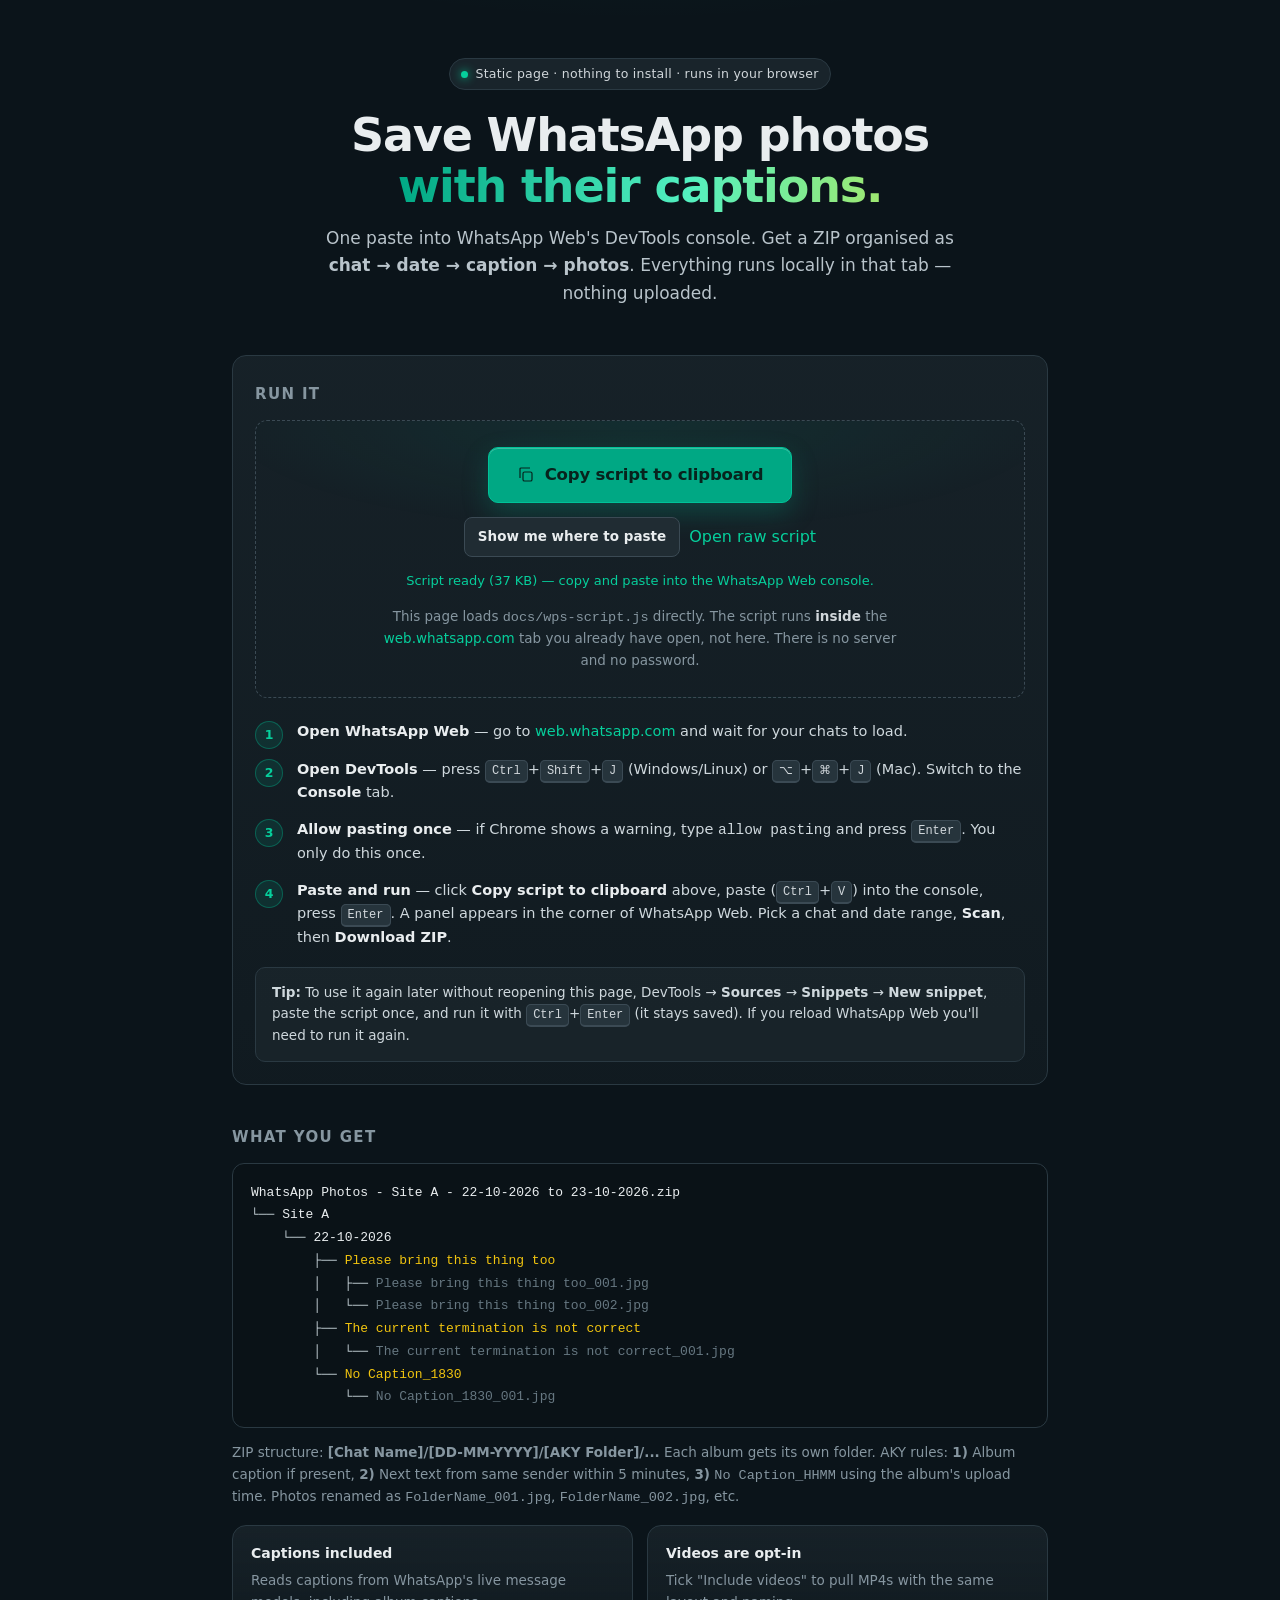
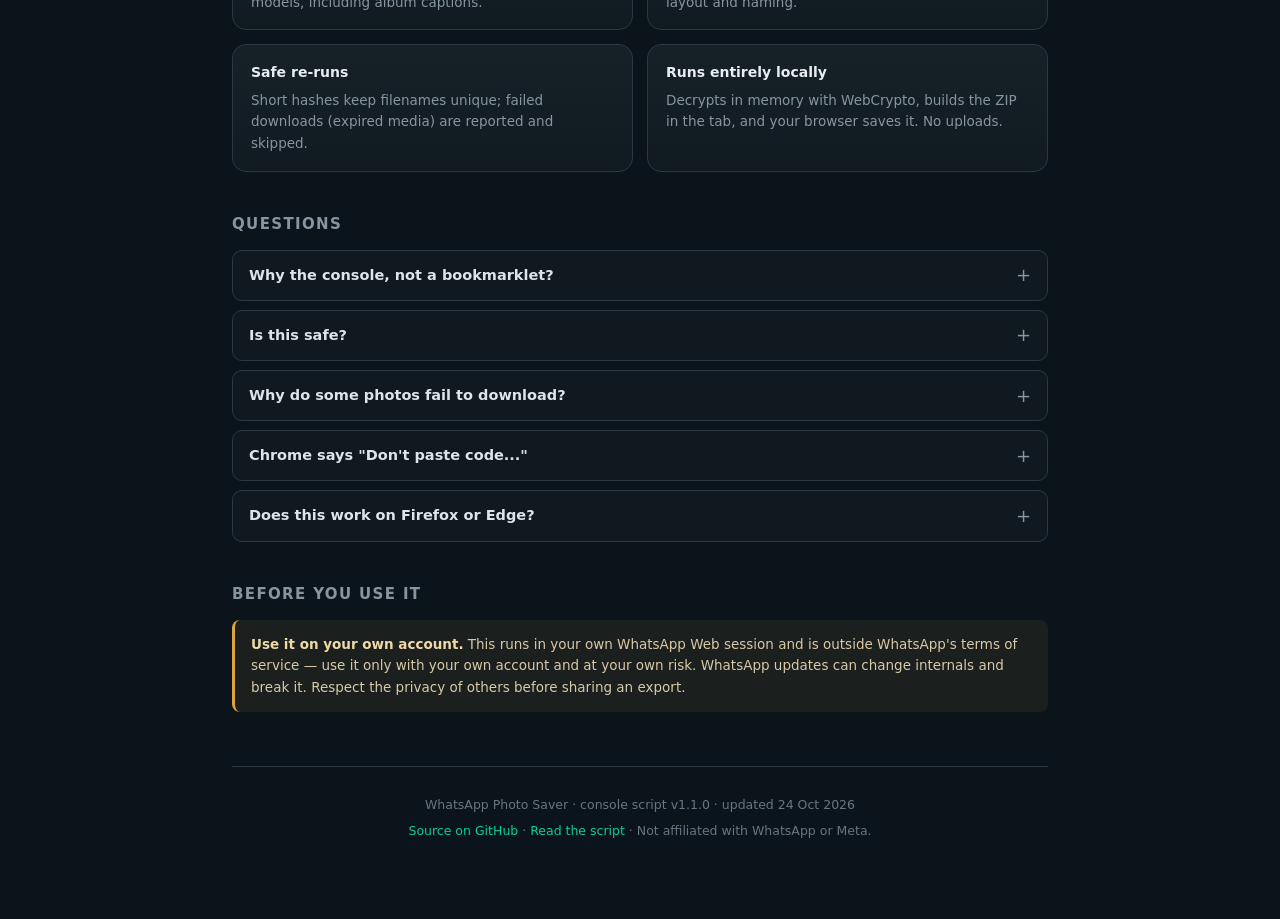
==== commit d54b2540: "Update all files" ====
--- a/docs/index.html
+++ b/docs/index.html
@@ -208,7 +208,7 @@
       </div>
       <div class="status" id="status" role="status" aria-live="polite">Loading the script…</div>
       <div class="hint">
-        This page is a static build on GitHub Pages. The script runs <b>inside</b> the
+        This page loads <code>docs/wps-script.js</code> directly. The script runs <b>inside</b> the
         <a href="https://web.whatsapp.com" target="_blank" rel="noopener noreferrer">web.whatsapp.com</a> tab you already have open,
         not here. There is no server and no password.
       </div>
@@ -234,15 +234,16 @@
 └── <span class="f">Site A</span>
     └── <span class="f">22-10-2026</span>
         ├── <span class="c">Please bring this thing too</span>
-        │   └── <span class="n">Me_22-10-2026_182335_eecdff.jpg</span>
+        │   ├── <span class="n">Please bring this thing too_001.jpg</span>
+        │   └── <span class="n">Please bring this thing too_002.jpg</span>
         ├── <span class="c">The current termination is not correct</span>
-        │   └── <span class="n">Me_22-10-2026_182811_ff11d5.jpg</span>
-        └── <span class="c">No caption</span>
-            └── <span class="n">Rabin_22-10-2026_183001_ab12cd.jpg</span></pre>
+        │   └── <span class="n">The current termination is not correct_001.jpg</span>
+        └── <span class="c">No Caption_1830</span>
+            └── <span class="n">No Caption_1830_001.jpg</span></pre>
     <p class="caption-note">
-      One folder per chat, then per day, then per caption. Album photos share the album's caption, and photos
-      without one go to <b>No caption</b>. Filenames are <code>sender_date_time_hash.ext</code> so re-downloading
-      won't overwrite.
+      ZIP structure: <b>[Chat Name]/[DD-MM-YYYY]/[AKY Folder]/...</b> Each album gets its own folder.
+      AKY rules: <b>1)</b> Album caption if present, <b>2)</b> Next text from same sender within 5 minutes, <b>3)</b> <code>No Caption_HHMM</code> using the album's upload time.
+      Photos renamed as <code>FolderName_001.jpg</code>, <code>FolderName_002.jpg</code>, etc.
     </p>
 
     <div class="grid2" style="margin-top:16px">
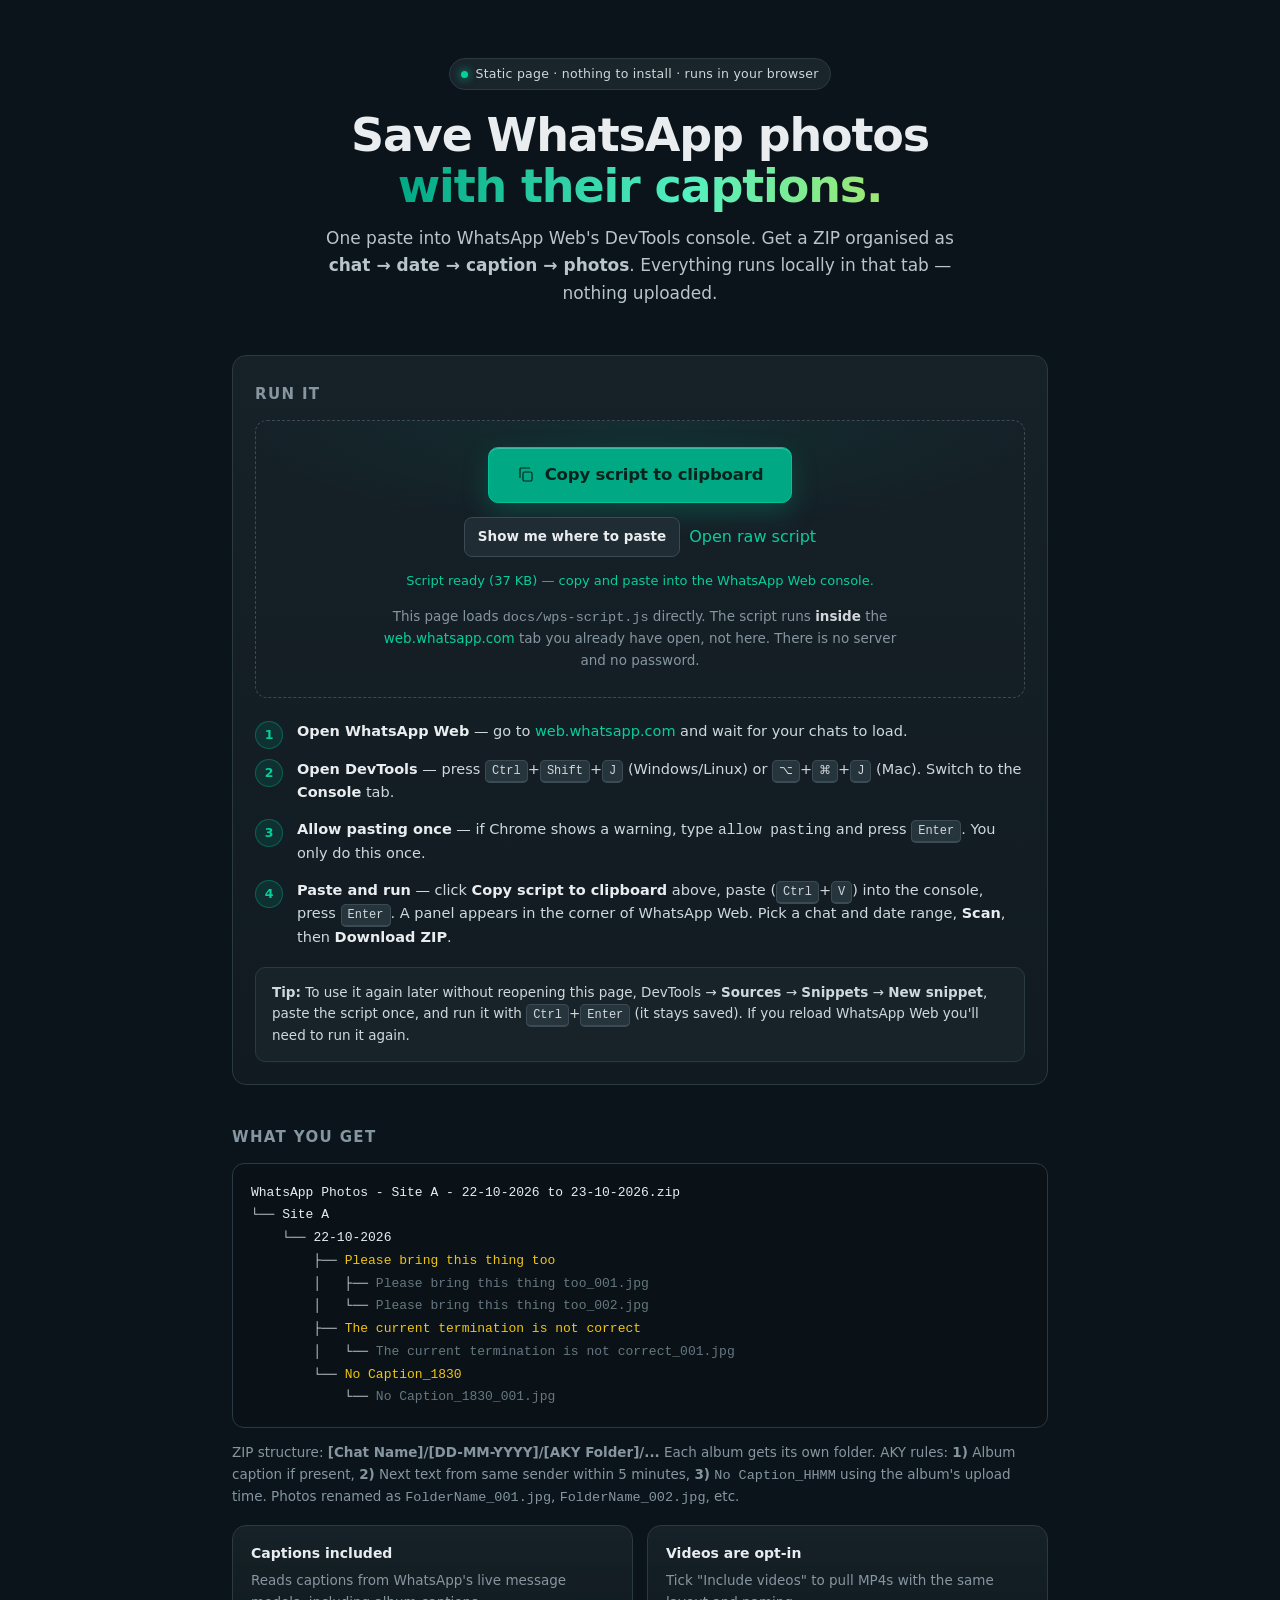
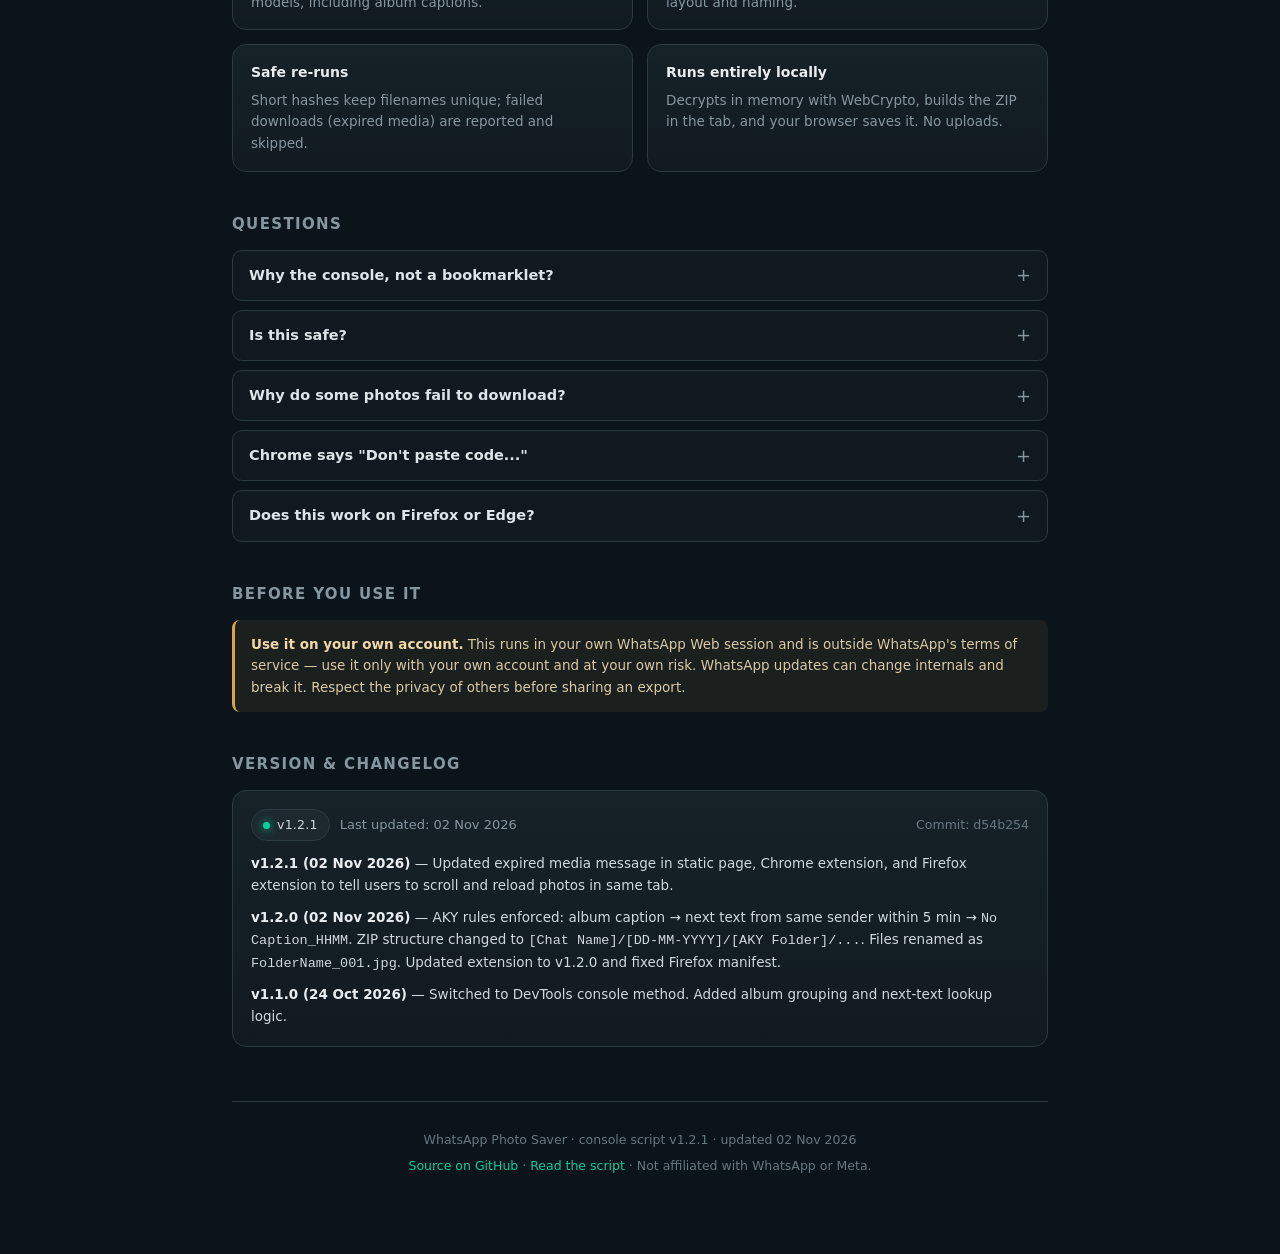
==== commit 407f8c51: "Update version box" ====
--- a/docs/index.html
+++ b/docs/index.html
@@ -323,8 +323,26 @@
     </div>
   </section>
 
+  <section aria-labelledby="ver-h" style="margin-top:40px">
+    <h2 id="ver-h">Version &amp; Changelog</h2>
+    <div class="card" style="padding:18px">
+      <div style="display:flex;align-items:center;justify-content:space-between;flex-wrap:wrap;gap:10px;margin-bottom:12px">
+        <div style="display:flex;align-items:center;gap:10px">
+          <span class="badge" style="margin:0"><span class="dot"></span> v1.2.1</span>
+          <span style="color:var(--muted);font-size:13px">Last updated: 02 Nov 2026</span>
+        </div>
+        <span style="color:var(--dim);font-size:12.5px">Commit: d54b254</span>
+      </div>
+      <div style="display:grid;gap:10px;font-size:13.5px;color:#cfd8dd">
+        <div><b style="color:#e9edef">v1.2.1 (02 Nov 2026)</b> — Updated expired media message in static page, Chrome extension, and Firefox extension to tell users to scroll and reload photos in same tab.</div>
+        <div><b style="color:#e9edef">v1.2.0 (02 Nov 2026)</b> — AKY rules enforced: album caption → next text from same sender within 5 min → <code>No Caption_HHMM</code>. ZIP structure changed to <code>[Chat Name]/[DD-MM-YYYY]/[AKY Folder]/...</code>. Files renamed as <code>FolderName_001.jpg</code>. Updated extension to v1.2.0 and fixed Firefox manifest.</div>
+        <div><b style="color:#e9edef">v1.1.0 (24 Oct 2026)</b> — Switched to DevTools console method. Added album grouping and next-text lookup logic.</div>
+      </div>
+    </div>
+  </section>
+
   <footer>
-    <p>WhatsApp Photo Saver · console script v1.1.0 · updated 24 Oct 2026</p>
+    <p>WhatsApp Photo Saver · console script v1.2.1 · updated 02 Nov 2026</p>
     <p>
       <a href="https://github.com/tholsothea5-lang/WhatsAppPhotoSaverForDevilProject" target="_blank" rel="noopener noreferrer">Source on GitHub</a>
       · <a href="https://github.com/tholsothea5-lang/WhatsAppPhotoSaverForDevilProject/blob/main/docs/wps-script.js" target="_blank" rel="noopener noreferrer">Read the script</a>
